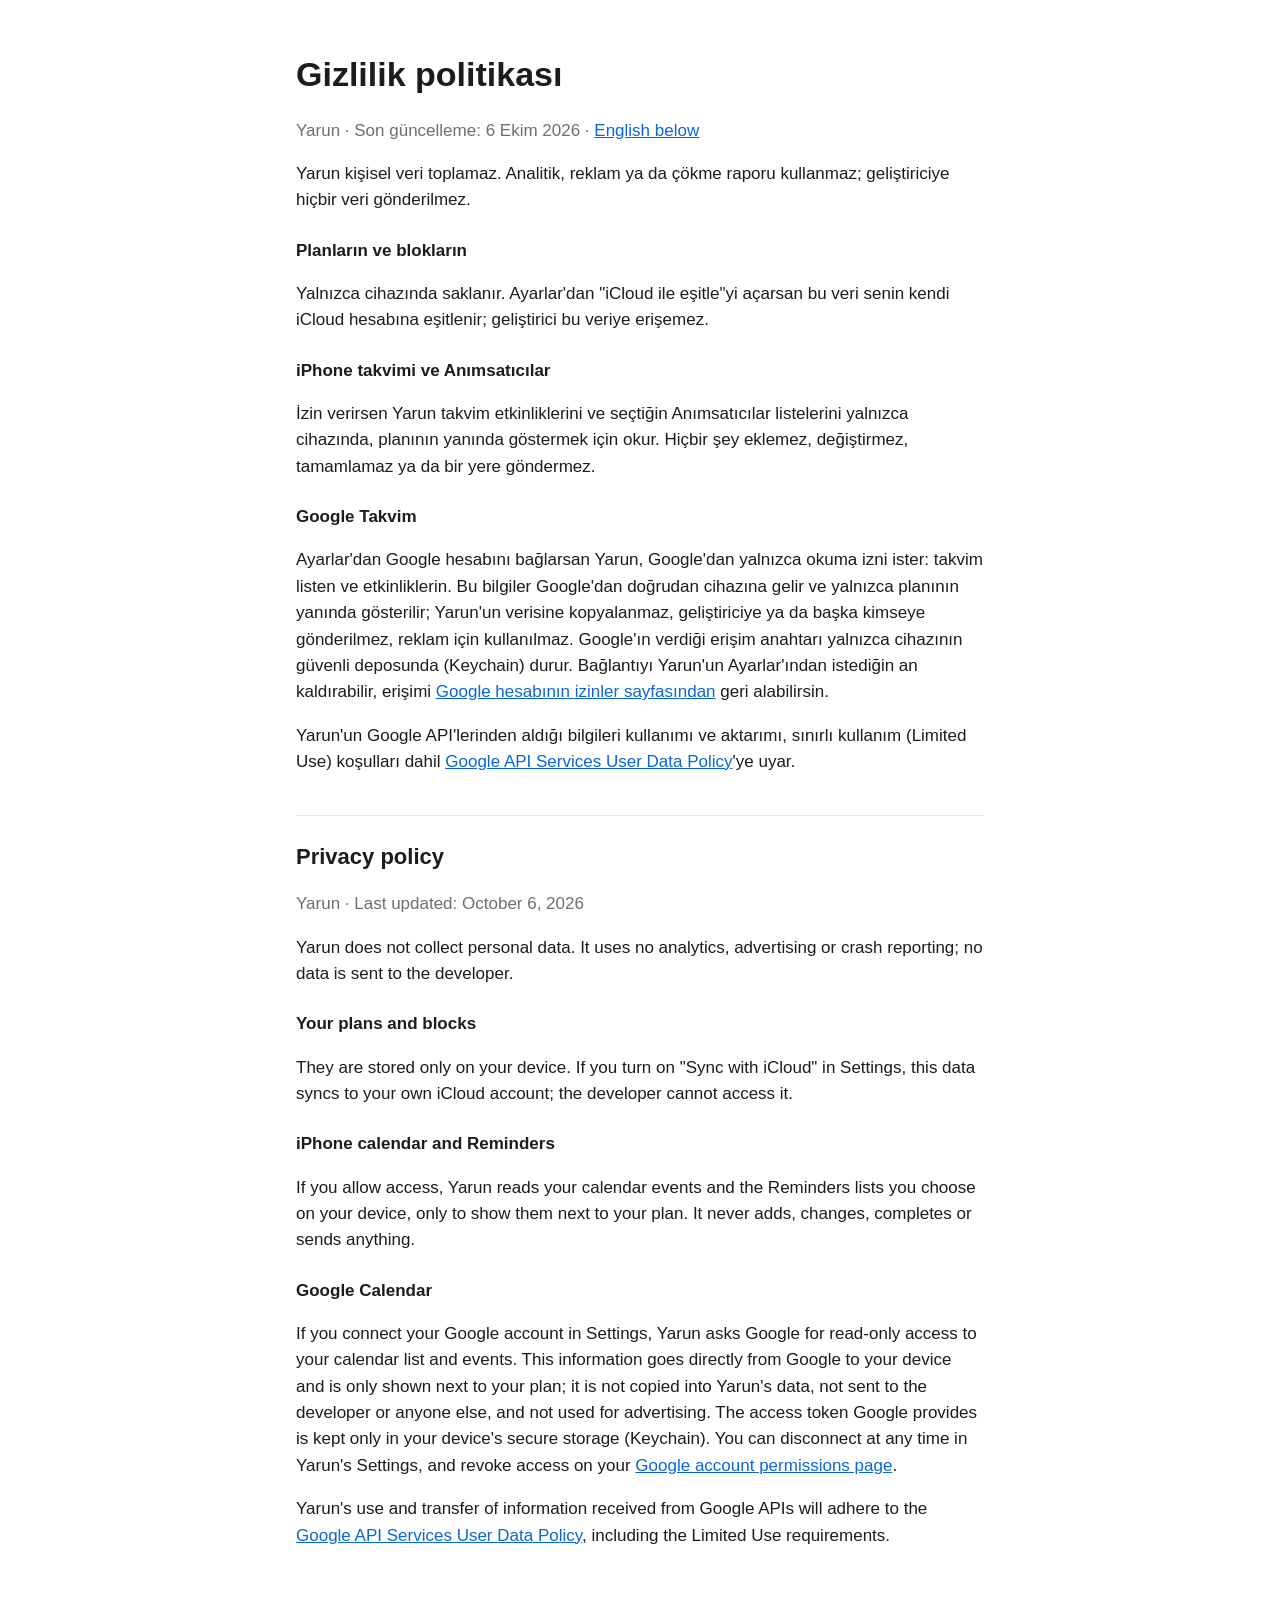
==== privacy.html @ 9ab670f5 "Yarun: ana sayfa ve gizlilik politikası" ====
<!doctype html>
<html lang="tr">
<head>
<meta charset="utf-8">
<meta name="viewport" content="width=device-width, initial-scale=1">
<title>Yarun · Gizlilik</title>
<link rel="stylesheet" href="style.css">
</head>
<body>
<main>
  <h1>Gizlilik politikası</h1>
  <p class="muted">Yarun · Son güncelleme: 6 Ekim 2026 · <a href="#en">English below</a></p>

  <p>Yarun kişisel veri toplamaz. Analitik, reklam ya da çökme raporu
  kullanmaz; geliştiriciye hiçbir veri gönderilmez.</p>

  <h3>Planların ve blokların</h3>
  <p>Yalnızca cihazında saklanır. Ayarlar'dan "iCloud ile eşitle"yi açarsan
  bu veri senin kendi iCloud hesabına eşitlenir; geliştirici bu veriye
  erişemez.</p>

  <h3>iPhone takvimi ve Anımsatıcılar</h3>
  <p>İzin verirsen Yarun takvim etkinliklerini ve seçtiğin Anımsatıcılar
  listelerini yalnızca cihazında, planının yanında göstermek için okur.
  Hiçbir şey eklemez, değiştirmez, tamamlamaz ya da bir yere göndermez.</p>

  <h3>Google Takvim</h3>
  <p>Ayarlar'dan Google hesabını bağlarsan Yarun, Google'dan yalnızca
  okuma izni ister: takvim listen ve etkinliklerin. Bu bilgiler Google'dan
  doğrudan cihazına gelir ve yalnızca planının yanında gösterilir; Yarun'un
  verisine kopyalanmaz, geliştiriciye ya da başka kimseye gönderilmez,
  reklam için kullanılmaz. Google'ın verdiği erişim anahtarı yalnızca
  cihazının güvenli deposunda (Keychain) durur. Bağlantıyı Yarun'un
  Ayarlar'ından istediğin an kaldırabilir, erişimi
  <a href="https://myaccount.google.com/permissions">Google hesabının izinler sayfasından</a>
  geri alabilirsin.</p>
  <p>Yarun'un Google API'lerinden aldığı bilgileri kullanımı ve aktarımı,
  sınırlı kullanım (Limited Use) koşulları dahil
  <a href="https://developers.google.com/terms/api-services-user-data-policy">Google API Services User Data Policy</a>'ye
  uyar.</p>

  <h2 id="en" lang="en">Privacy policy</h2>
  <div lang="en">
  <p class="muted">Yarun · Last updated: October 6, 2026</p>

  <p>Yarun does not collect personal data. It uses no analytics, advertising
  or crash reporting; no data is sent to the developer.</p>

  <h3>Your plans and blocks</h3>
  <p>They are stored only on your device. If you turn on "Sync with iCloud"
  in Settings, this data syncs to your own iCloud account; the developer
  cannot access it.</p>

  <h3>iPhone calendar and Reminders</h3>
  <p>If you allow access, Yarun reads your calendar events and the Reminders
  lists you choose on your device, only to show them next to your plan. It
  never adds, changes, completes or sends anything.</p>

  <h3>Google Calendar</h3>
  <p>If you connect your Google account in Settings, Yarun asks Google for
  read-only access to your calendar list and events. This information goes
  directly from Google to your device and is only shown next to your plan;
  it is not copied into Yarun's data, not sent to the developer or anyone
  else, and not used for advertising. The access token Google provides is
  kept only in your device's secure storage (Keychain). You can disconnect
  at any time in Yarun's Settings, and revoke access on your
  <a href="https://myaccount.google.com/permissions">Google account permissions page</a>.</p>
  <p>Yarun's use and transfer of information received from Google APIs will
  adhere to the
  <a href="https://developers.google.com/terms/api-services-user-data-policy">Google API Services User Data Policy</a>,
  including the Limited Use requirements.</p>

  </div>
</main>
</body>
</html>
---- style.css ----
:root { --bg: #ffffff; --fg: #1c1c1e; --muted: #6e6e73; --link: #0a66d8; --line: #e5e5ea; }
@media (prefers-color-scheme: dark) {
  :root { --bg: #000000; --fg: #f2f2f7; --muted: #a1a1a6; --link: #4c9bff; --line: #2c2c2e; }
}
* { box-sizing: border-box; }
body { margin: 0; background: var(--bg); color: var(--fg);
       font: 17px/1.55 -apple-system, BlinkMacSystemFont, "Segoe UI", Roboto, sans-serif; }
main { max-width: 720px; margin: 0 auto; padding: 48px 16px 64px; }
h1 { font-size: 34px; margin: 0 0 4px; }
h2 { font-size: 22px; margin: 40px 0 8px; padding-top: 24px; border-top: 1px solid var(--line); }
h3 { font-size: 17px; margin: 24px 0 4px; }
p, li { color: var(--fg); }
.muted { color: var(--muted); }
a { color: var(--link); }
nav { margin-top: 24px; }
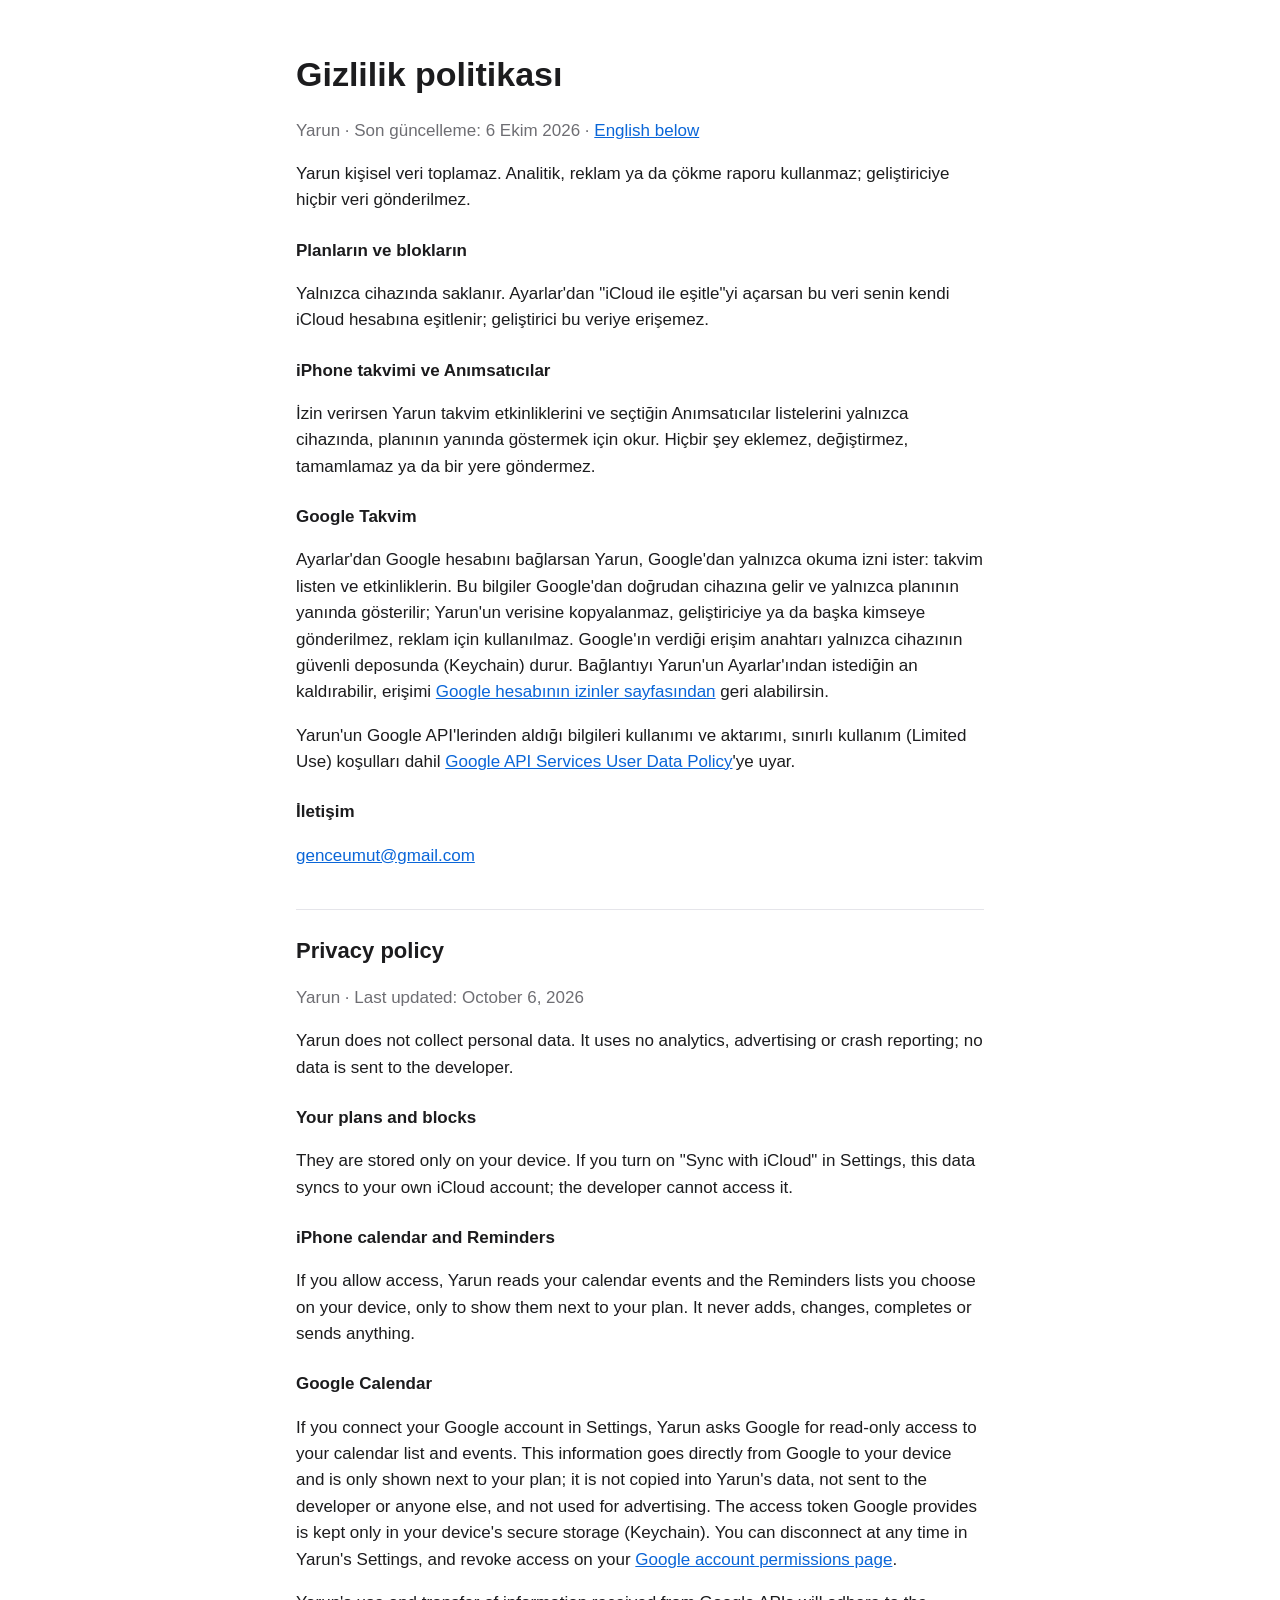
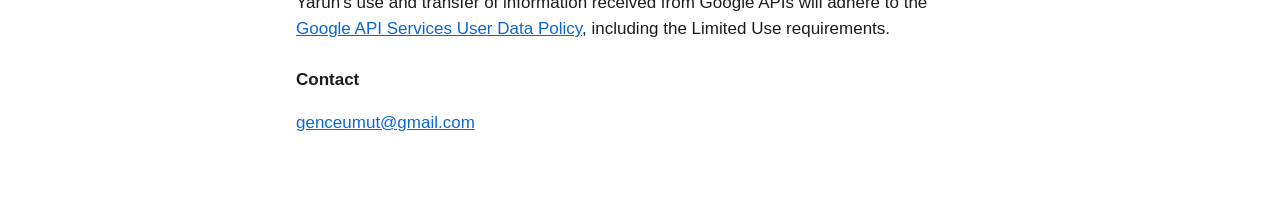
==== commit a33a141e: "İletişim adresi; ana sayfada Google Takvim kullanımı" ====
--- a/privacy.html
+++ b/privacy.html
@@ -39,6 +39,9 @@
   <a href="https://developers.google.com/terms/api-services-user-data-policy">Google API Services User Data Policy</a>'ye
   uyar.</p>
 
+  <h3>İletişim</h3>
+  <p><a href="mailto:genceumut@gmail.com">genceumut@gmail.com</a></p>
+
   <h2 id="en" lang="en">Privacy policy</h2>
   <div lang="en">
   <p class="muted">Yarun · Last updated: October 6, 2026</p>
@@ -70,6 +73,8 @@
   <a href="https://developers.google.com/terms/api-services-user-data-policy">Google API Services User Data Policy</a>,
   including the Limited Use requirements.</p>
 
+  <h3>Contact</h3>
+  <p><a href="mailto:genceumut@gmail.com">genceumut@gmail.com</a></p>
   </div>
 </main>
 </body>
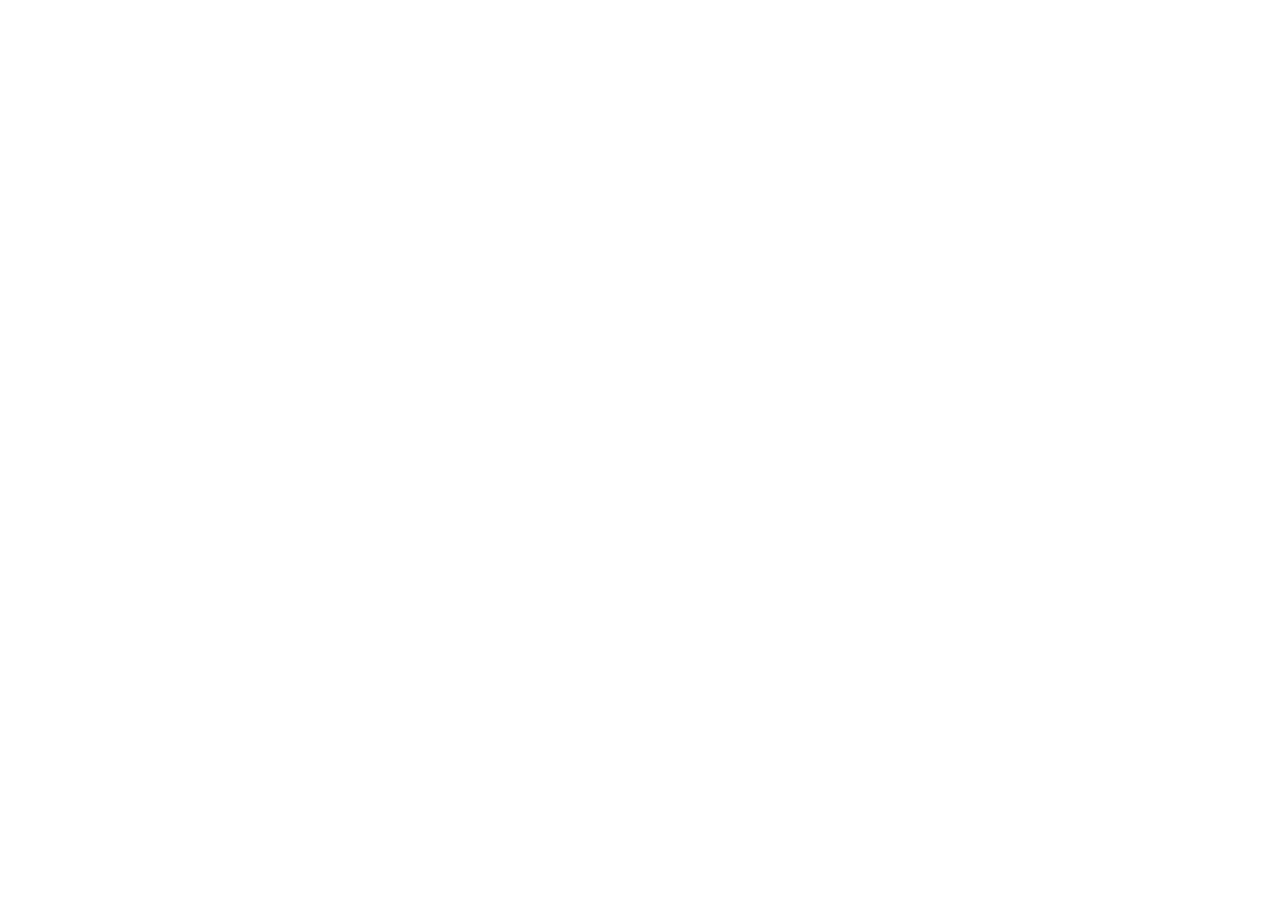
==== commit 77ef76e2: "Taşındı: genceumut.com/projects/yarun" ====
--- a/privacy.html
+++ b/privacy.html
@@ -3,79 +3,12 @@
 <head>
 <meta charset="utf-8">
 <meta name="viewport" content="width=device-width, initial-scale=1">
-<title>Yarun · Gizlilik</title>
-<link rel="stylesheet" href="style.css">
+<title>Yarun · Gizlilik · Privacy</title>
+<link rel="canonical" href="https://genceumut.com/projects/yarun/privacy">
+<meta http-equiv="refresh" content="0; url=https://genceumut.com/projects/yarun/privacy">
 </head>
 <body>
-<main>
-  <h1>Gizlilik politikası</h1>
-  <p class="muted">Yarun · Son güncelleme: 6 Ekim 2026 · <a href="#en">English below</a></p>
-
-  <p>Yarun kişisel veri toplamaz. Analitik, reklam ya da çökme raporu
-  kullanmaz; geliştiriciye hiçbir veri gönderilmez.</p>
-
-  <h3>Planların ve blokların</h3>
-  <p>Yalnızca cihazında saklanır. Ayarlar'dan "iCloud ile eşitle"yi açarsan
-  bu veri senin kendi iCloud hesabına eşitlenir; geliştirici bu veriye
-  erişemez.</p>
-
-  <h3>iPhone takvimi ve Anımsatıcılar</h3>
-  <p>İzin verirsen Yarun takvim etkinliklerini ve seçtiğin Anımsatıcılar
-  listelerini yalnızca cihazında, planının yanında göstermek için okur.
-  Hiçbir şey eklemez, değiştirmez, tamamlamaz ya da bir yere göndermez.</p>
-
-  <h3>Google Takvim</h3>
-  <p>Ayarlar'dan Google hesabını bağlarsan Yarun, Google'dan yalnızca
-  okuma izni ister: takvim listen ve etkinliklerin. Bu bilgiler Google'dan
-  doğrudan cihazına gelir ve yalnızca planının yanında gösterilir; Yarun'un
-  verisine kopyalanmaz, geliştiriciye ya da başka kimseye gönderilmez,
-  reklam için kullanılmaz. Google'ın verdiği erişim anahtarı yalnızca
-  cihazının güvenli deposunda (Keychain) durur. Bağlantıyı Yarun'un
-  Ayarlar'ından istediğin an kaldırabilir, erişimi
-  <a href="https://myaccount.google.com/permissions">Google hesabının izinler sayfasından</a>
-  geri alabilirsin.</p>
-  <p>Yarun'un Google API'lerinden aldığı bilgileri kullanımı ve aktarımı,
-  sınırlı kullanım (Limited Use) koşulları dahil
-  <a href="https://developers.google.com/terms/api-services-user-data-policy">Google API Services User Data Policy</a>'ye
-  uyar.</p>
-
-  <h3>İletişim</h3>
-  <p><a href="mailto:genceumut@gmail.com">genceumut@gmail.com</a></p>
-
-  <h2 id="en" lang="en">Privacy policy</h2>
-  <div lang="en">
-  <p class="muted">Yarun · Last updated: October 6, 2026</p>
-
-  <p>Yarun does not collect personal data. It uses no analytics, advertising
-  or crash reporting; no data is sent to the developer.</p>
-
-  <h3>Your plans and blocks</h3>
-  <p>They are stored only on your device. If you turn on "Sync with iCloud"
-  in Settings, this data syncs to your own iCloud account; the developer
-  cannot access it.</p>
-
-  <h3>iPhone calendar and Reminders</h3>
-  <p>If you allow access, Yarun reads your calendar events and the Reminders
-  lists you choose on your device, only to show them next to your plan. It
-  never adds, changes, completes or sends anything.</p>
-
-  <h3>Google Calendar</h3>
-  <p>If you connect your Google account in Settings, Yarun asks Google for
-  read-only access to your calendar list and events. This information goes
-  directly from Google to your device and is only shown next to your plan;
-  it is not copied into Yarun's data, not sent to the developer or anyone
-  else, and not used for advertising. The access token Google provides is
-  kept only in your device's secure storage (Keychain). You can disconnect
-  at any time in Yarun's Settings, and revoke access on your
-  <a href="https://myaccount.google.com/permissions">Google account permissions page</a>.</p>
-  <p>Yarun's use and transfer of information received from Google APIs will
-  adhere to the
-  <a href="https://developers.google.com/terms/api-services-user-data-policy">Google API Services User Data Policy</a>,
-  including the Limited Use requirements.</p>
-
-  <h3>Contact</h3>
-  <p><a href="mailto:genceumut@gmail.com">genceumut@gmail.com</a></p>
-  </div>
-</main>
+<p>Bu sayfa taşındı · This page has moved:
+<a href="https://genceumut.com/projects/yarun/privacy">https://genceumut.com/projects/yarun/privacy</a></p>
 </body>
 </html>
